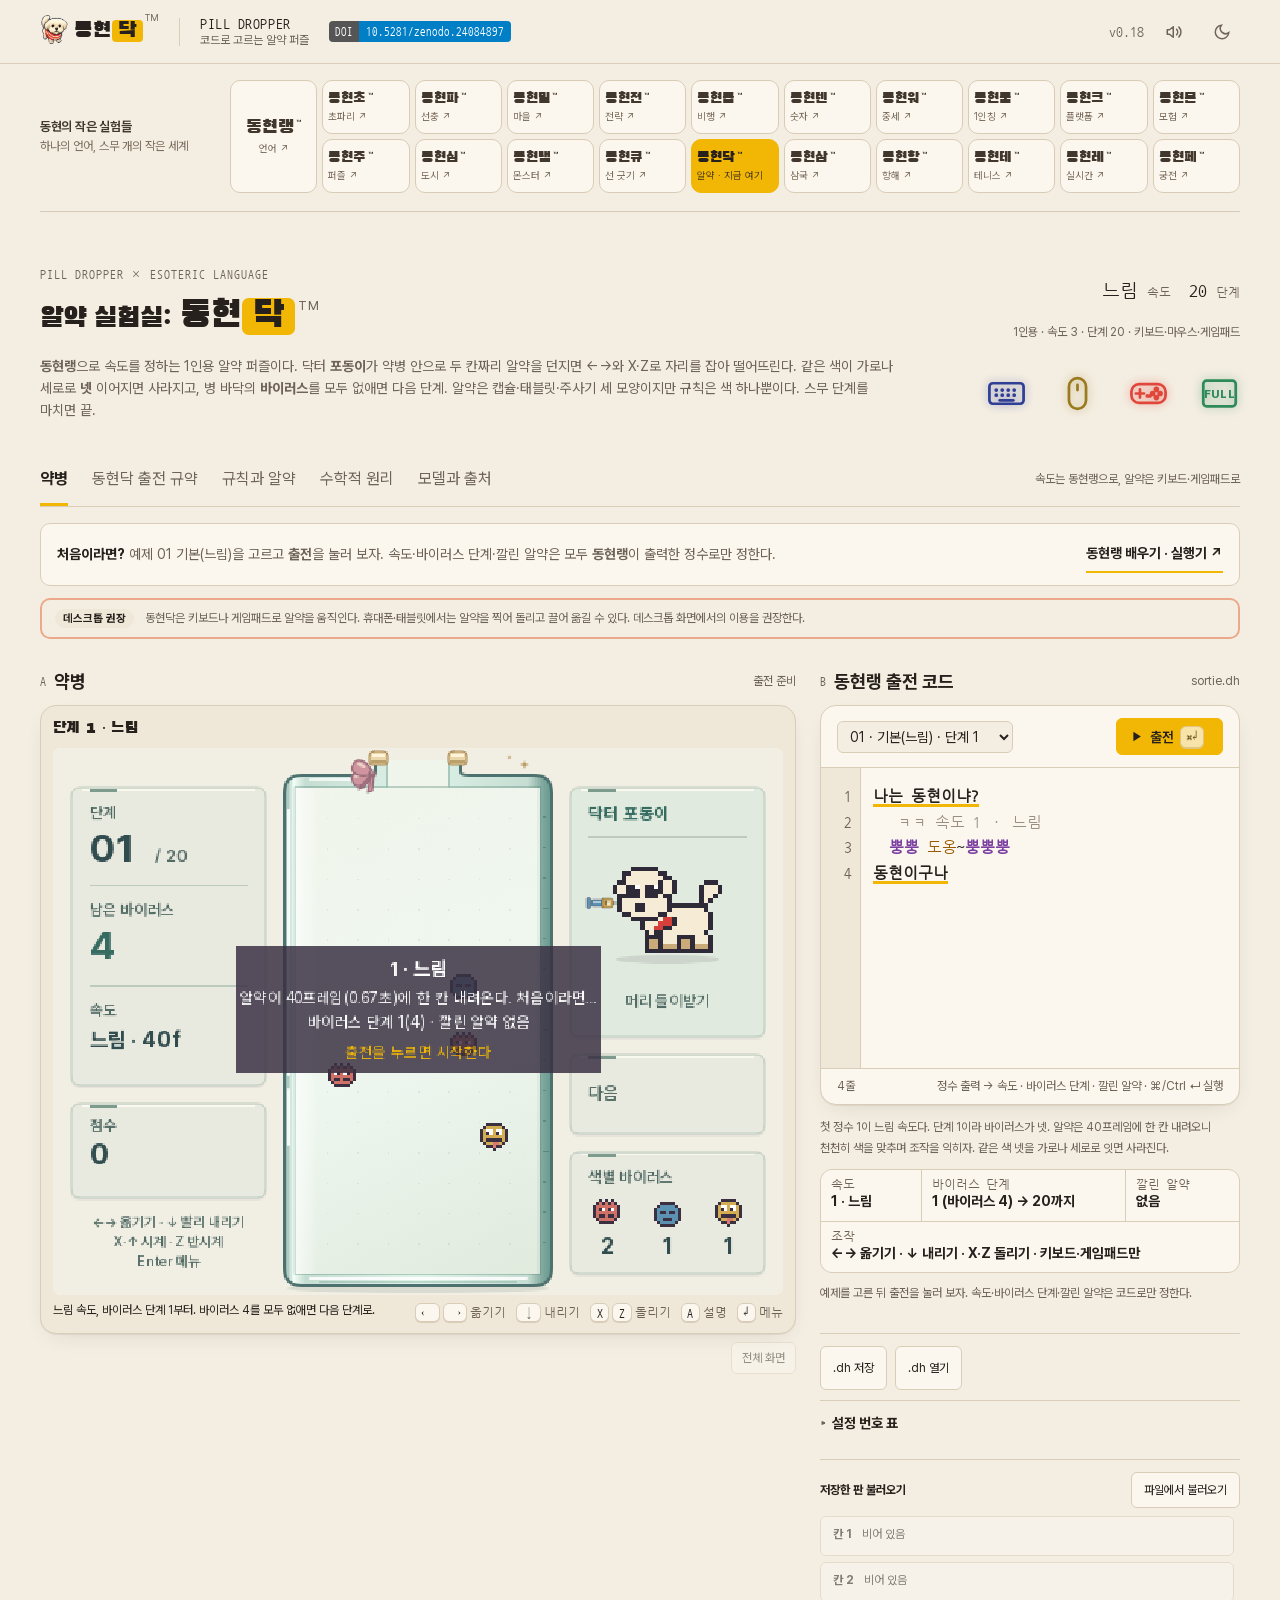
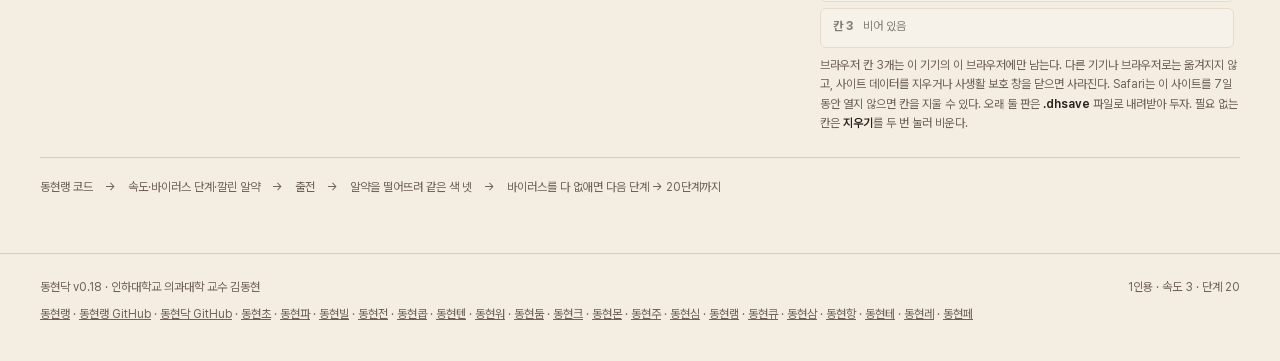
==== index.html @ 9adafb5f "시리즈 띠에 동현레·동현페를 더함(스물한 사이트) 데스크톱은 동현랭 두 줄 높이 + 10열×2줄, 휴대폰은 두 열. 바닥글 링크 끝에 동현레·동현페를 더함. 판 번호·기존 태그·게" ====
<!doctype html>
<html lang="ko" data-theme="light">
<head>
  <meta charset="utf-8"><meta name="viewport" content="width=device-width,initial-scale=1">
  <meta name="description" content="동현랭으로 속도와 바이러스 단계를 정하고 키보드·마우스(손가락)·게임패드로 알약을 떨어뜨려 바이러스를 없애는 1인용 알약 퍼즐이다.">
  <title>동현닥™ · 동현랭으로 정하는 알약 퍼즐</title>
  <link rel="icon" type="image/x-icon" sizes="16x16 32x32 48x48" href="./favicon.ico">
  <link rel="icon" type="image/png" sizes="32x32" href="./favicon.png">
  <link rel="apple-touch-icon" sizes="180x180" href="./apple-touch-icon.png">
  <style>@font-face{font-family:'Black Han Sans';src:url('[data-uri]') format('woff2');font-display:swap;font-weight:400}
@font-face{font-family:'Pretendard';src:url('[data-uri]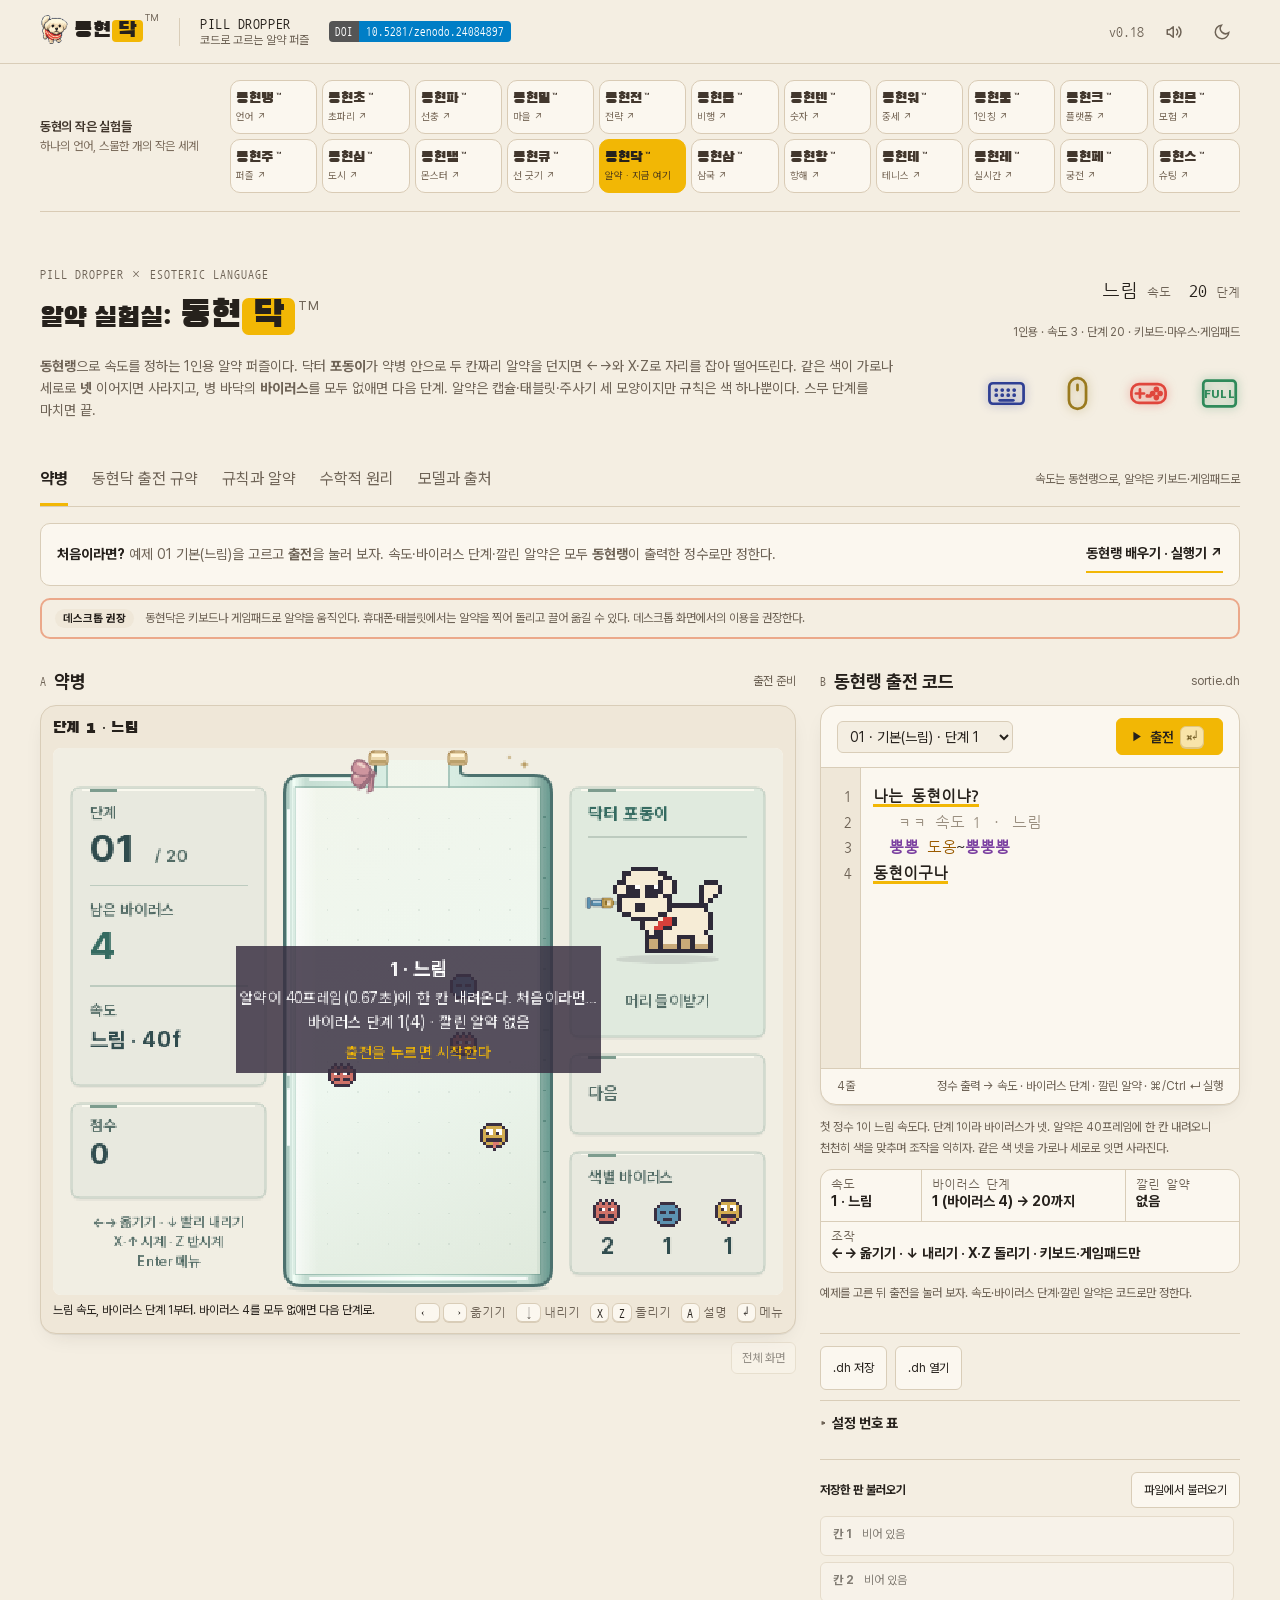
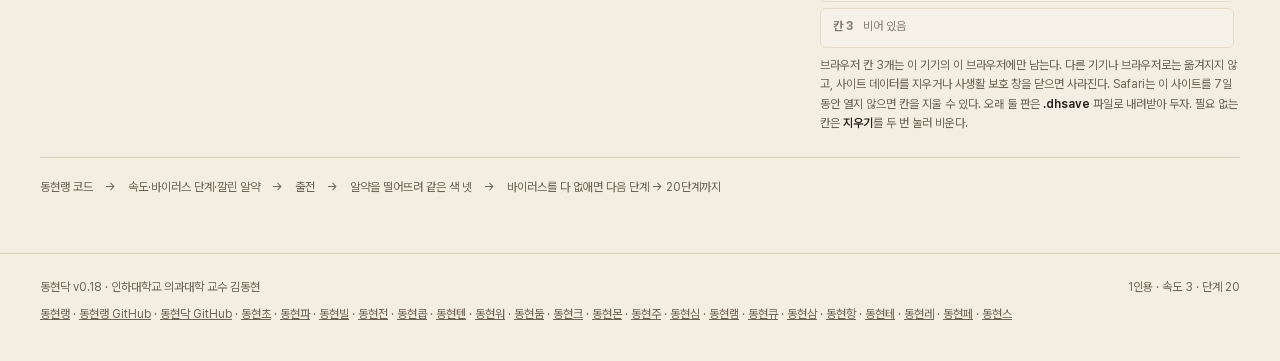
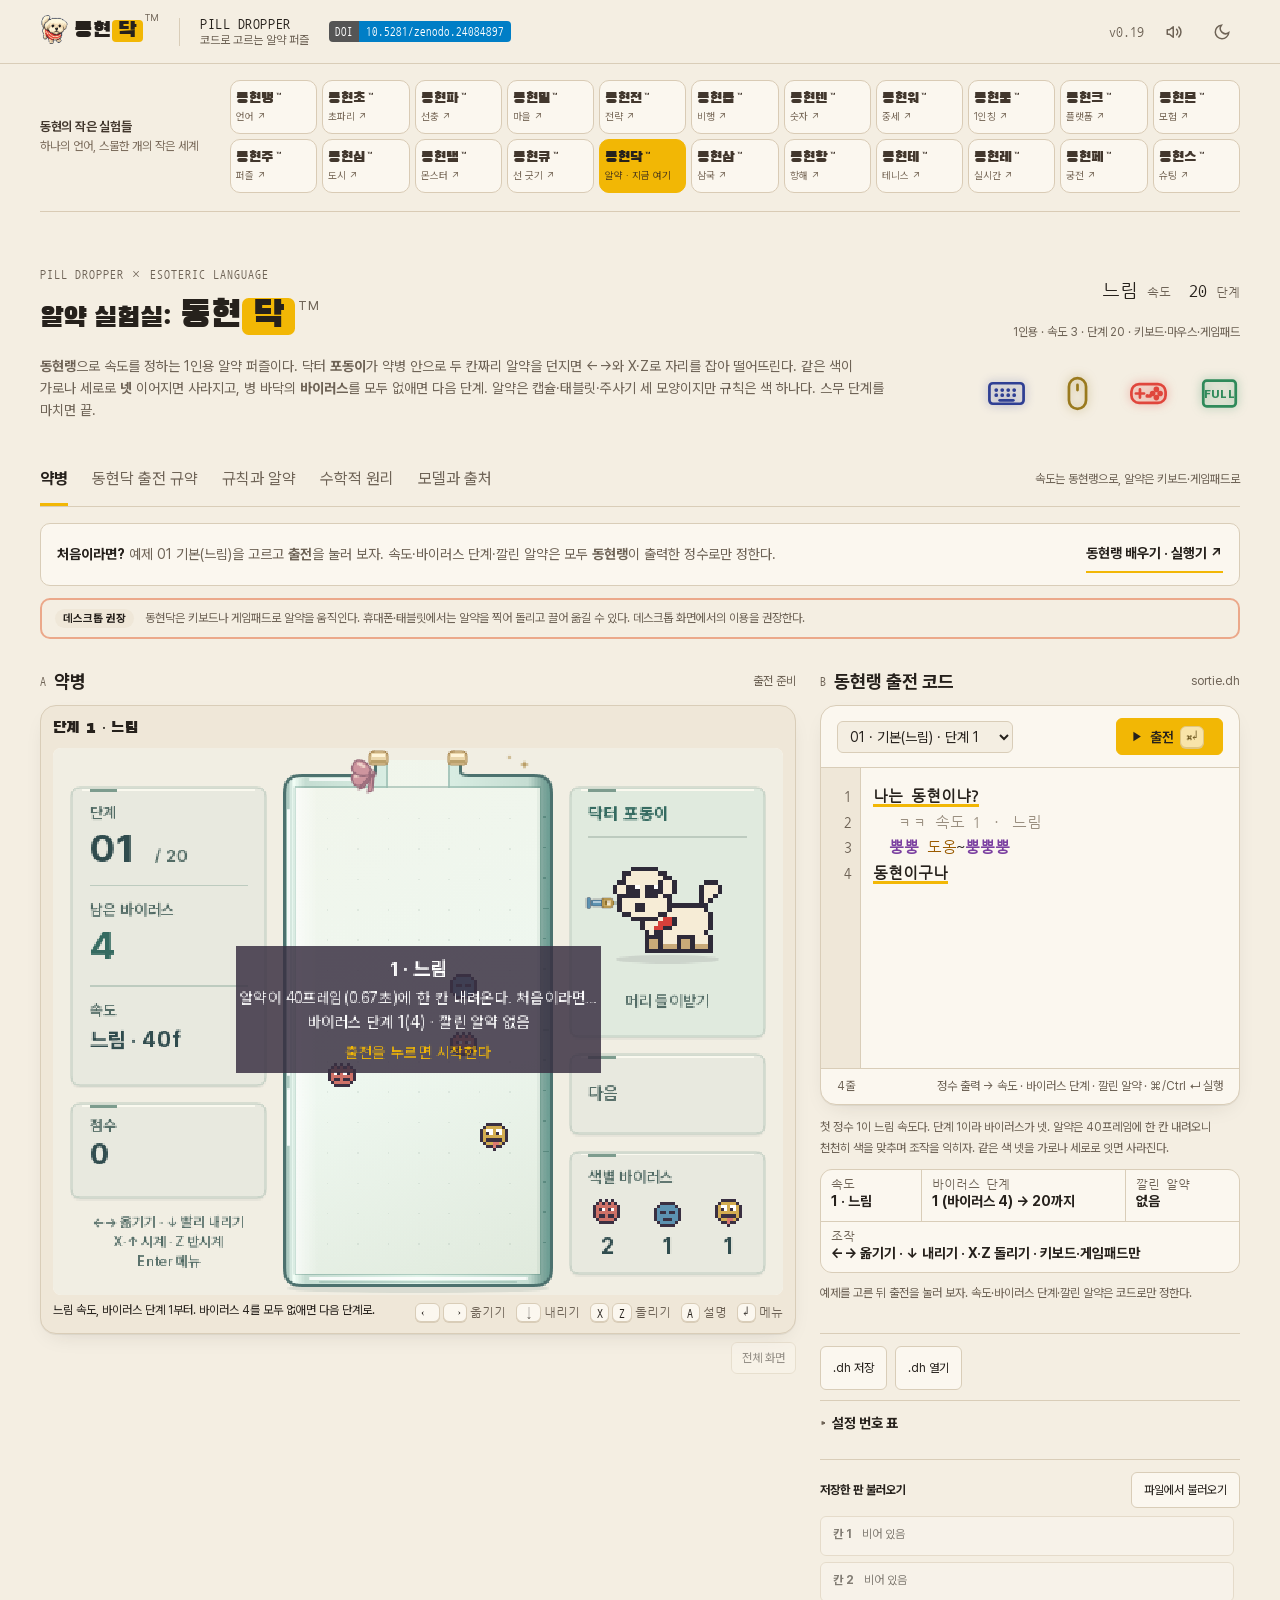
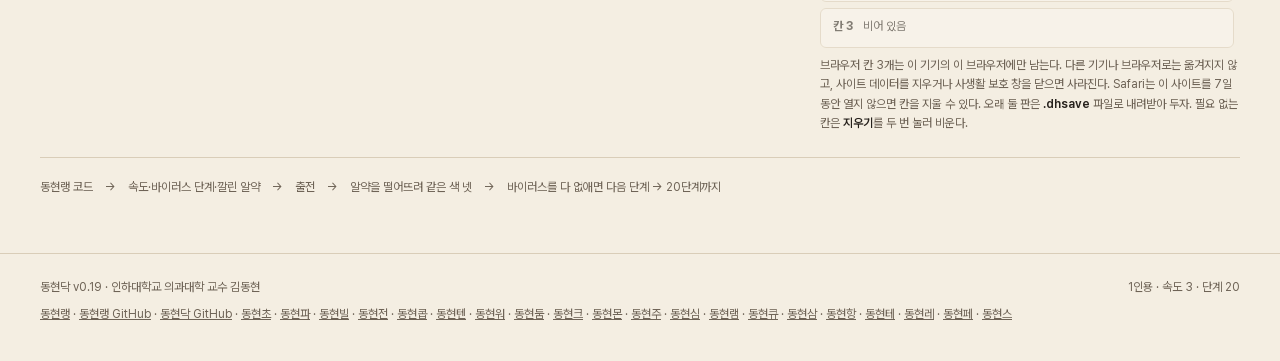
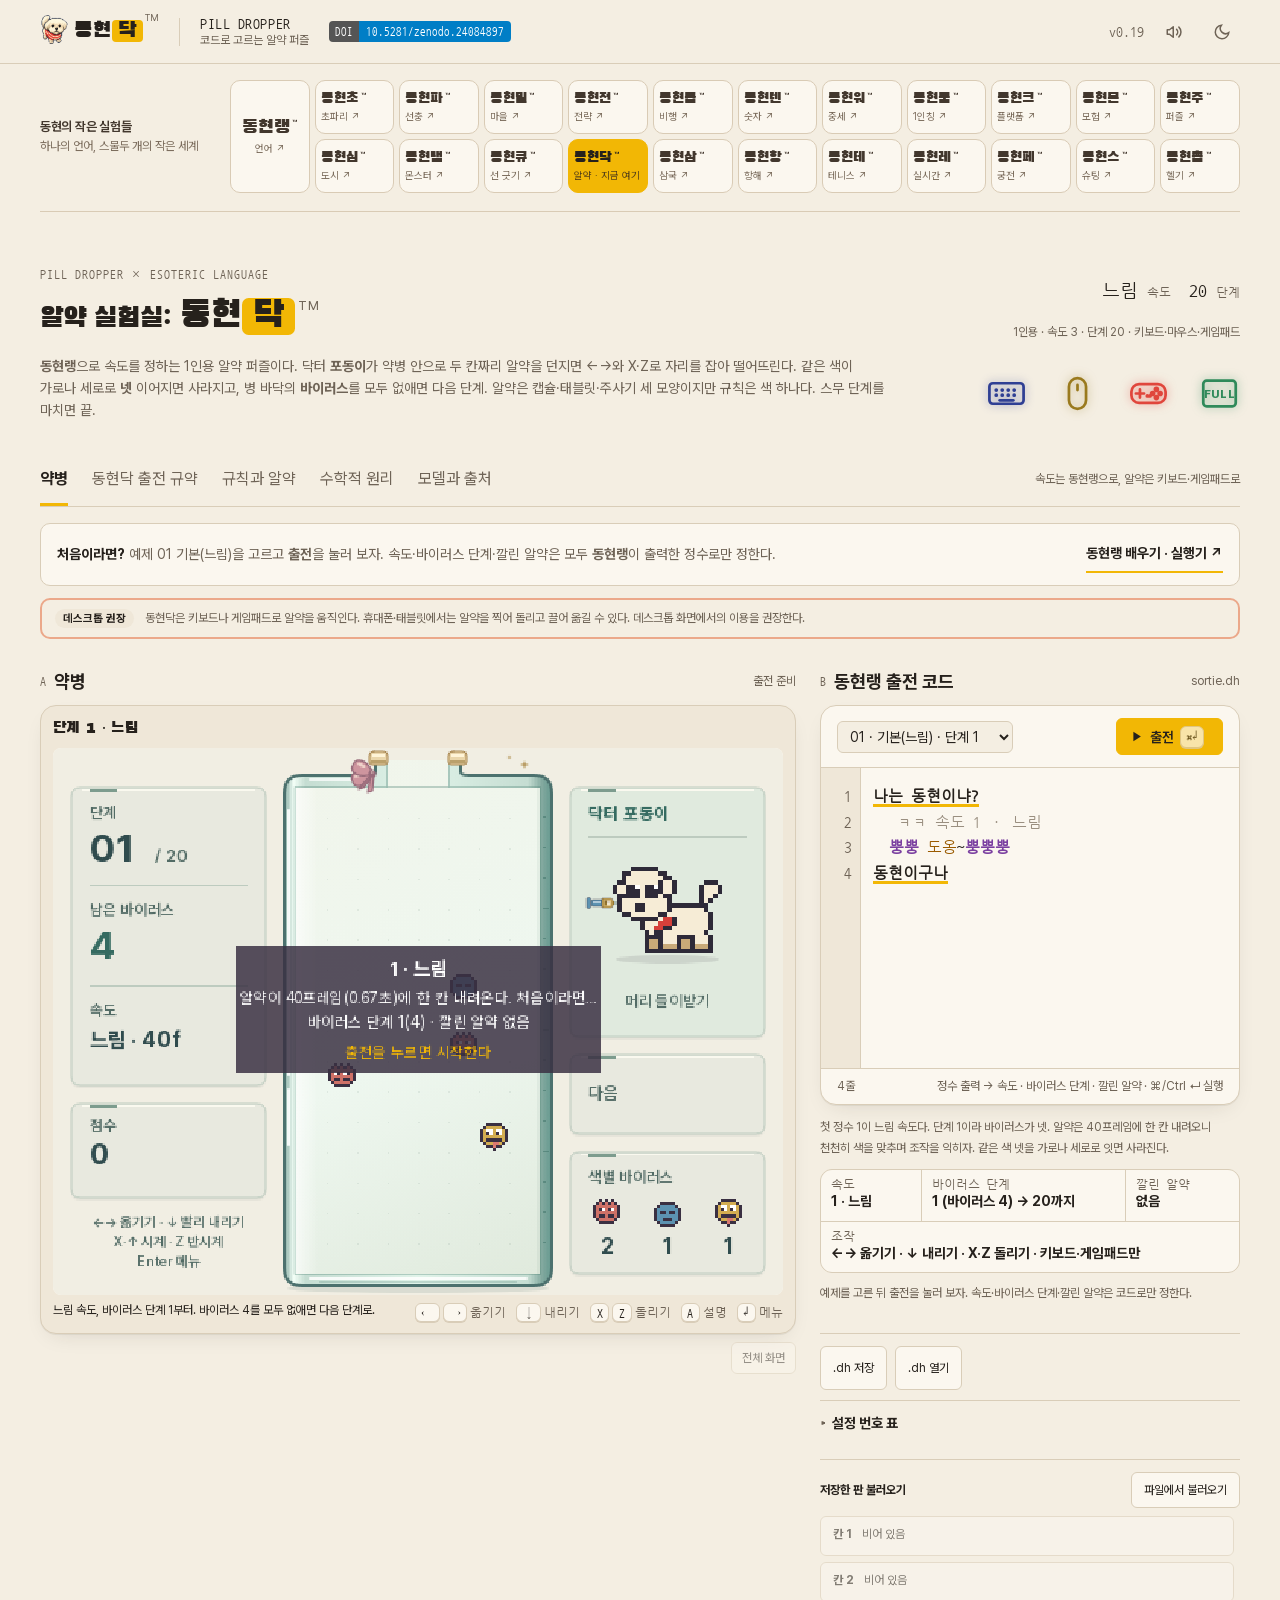
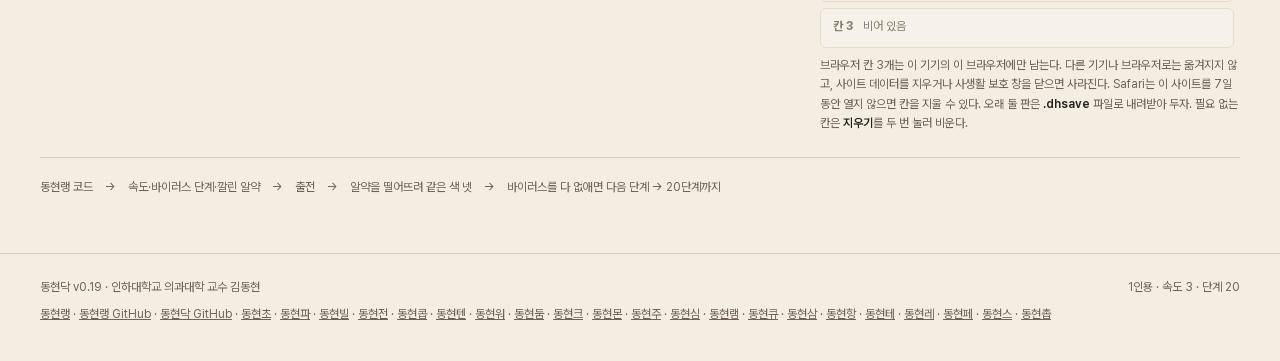
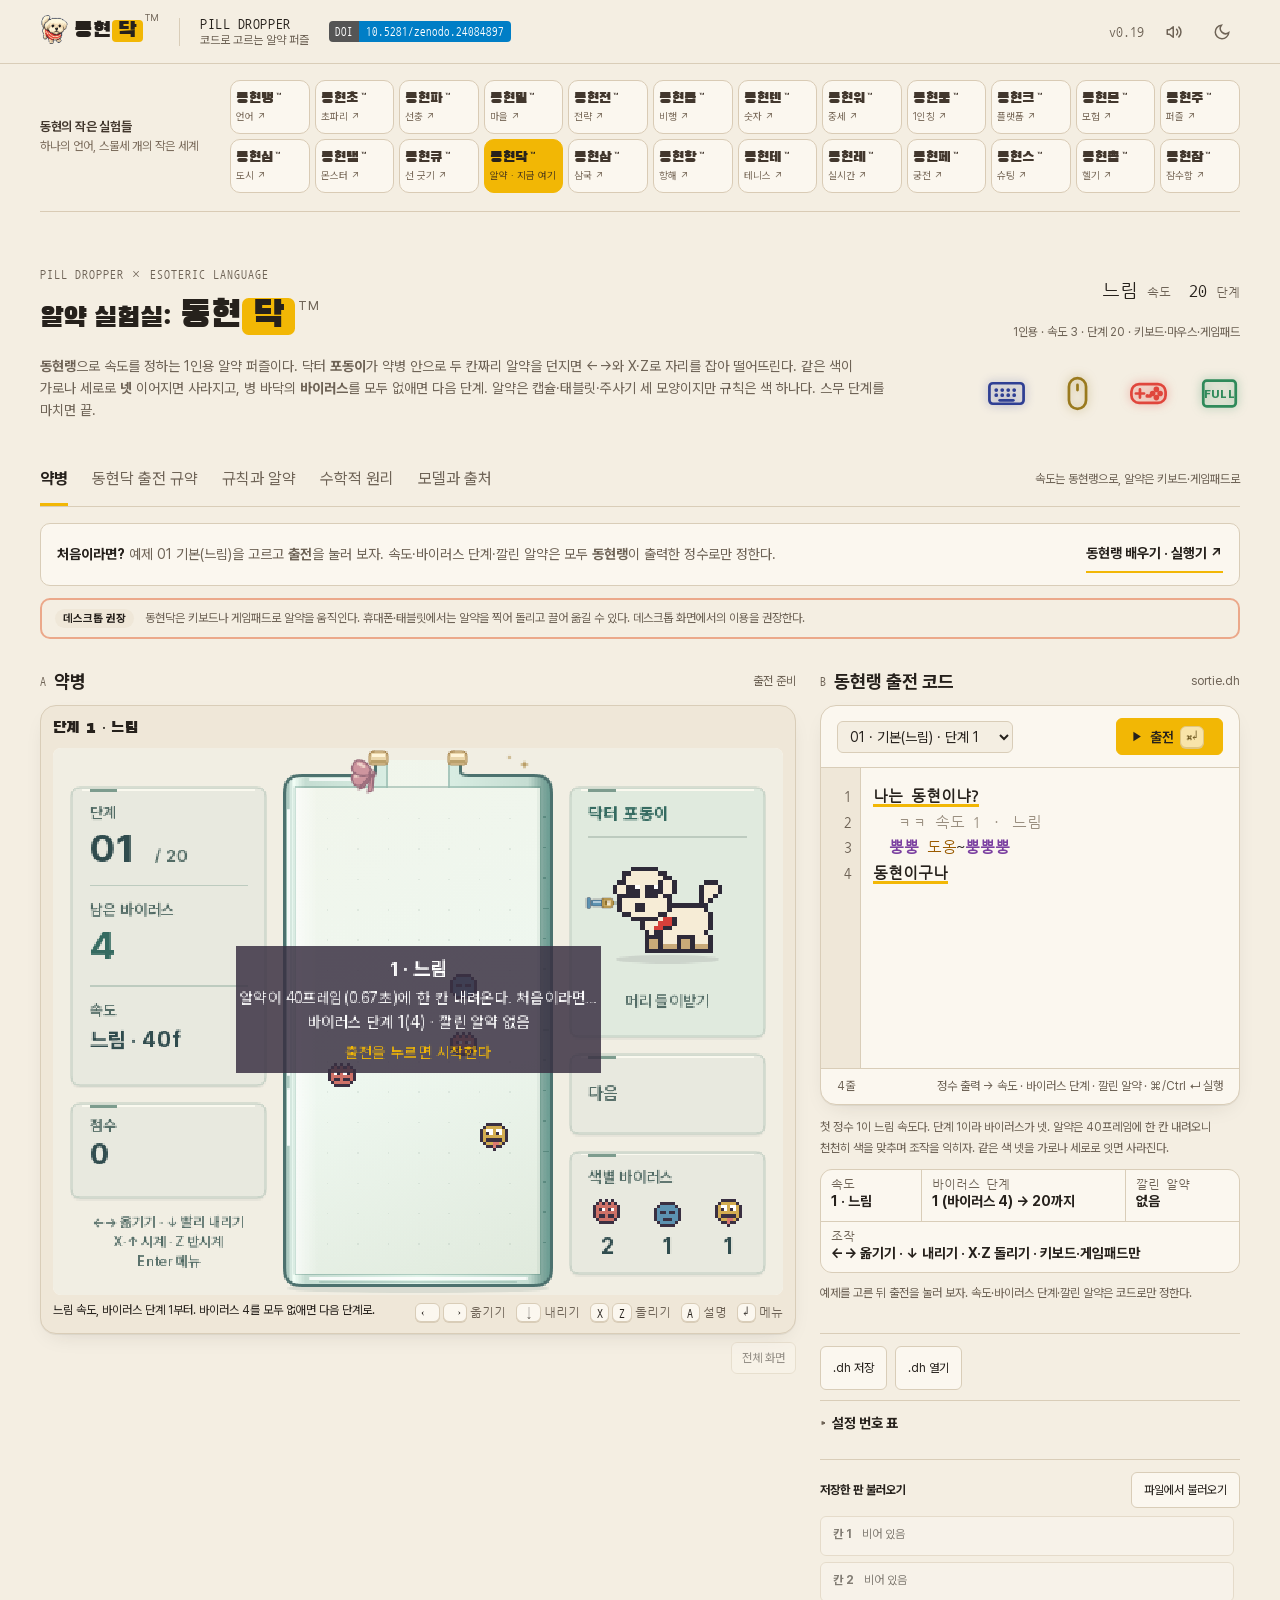
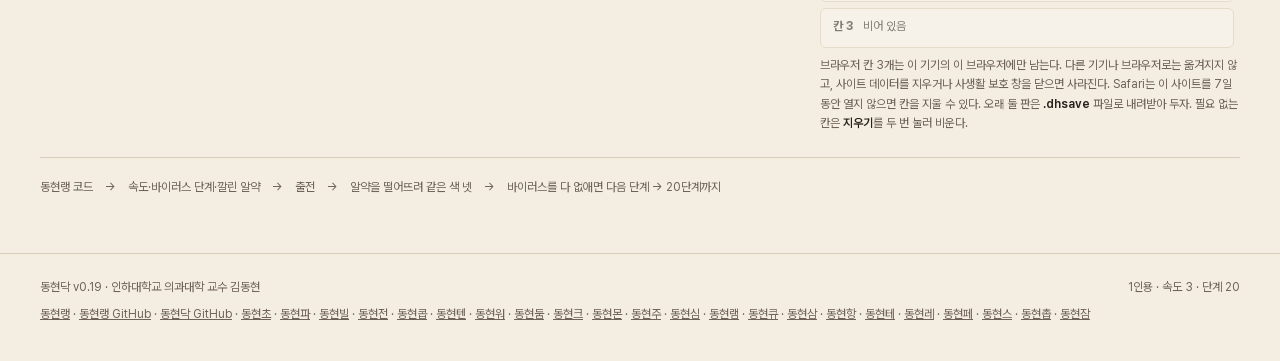
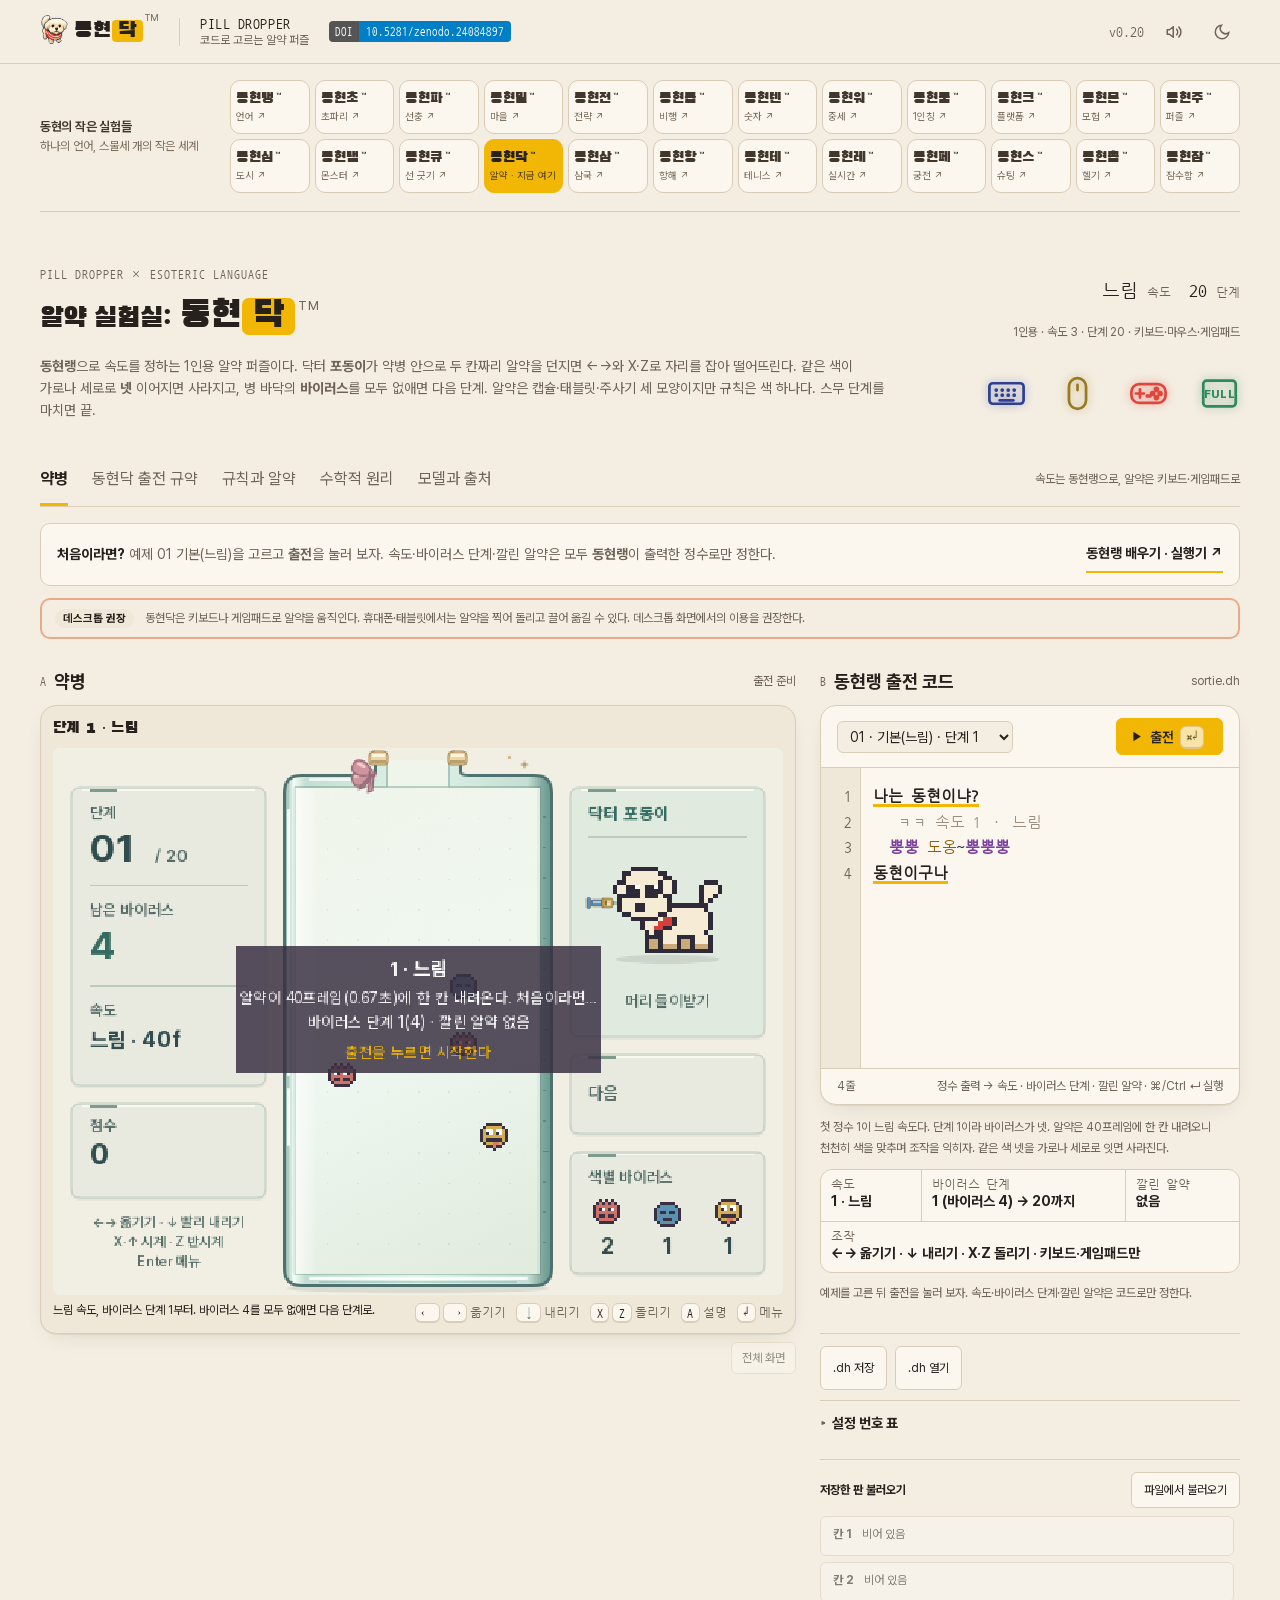
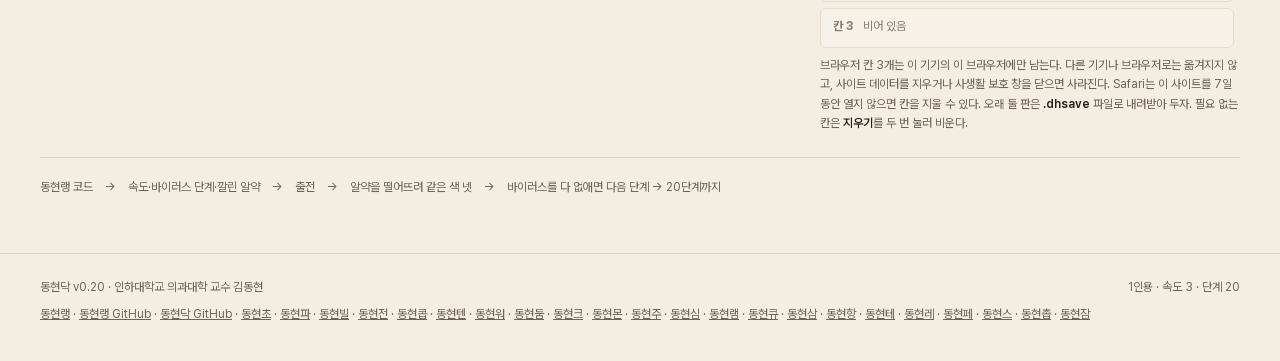
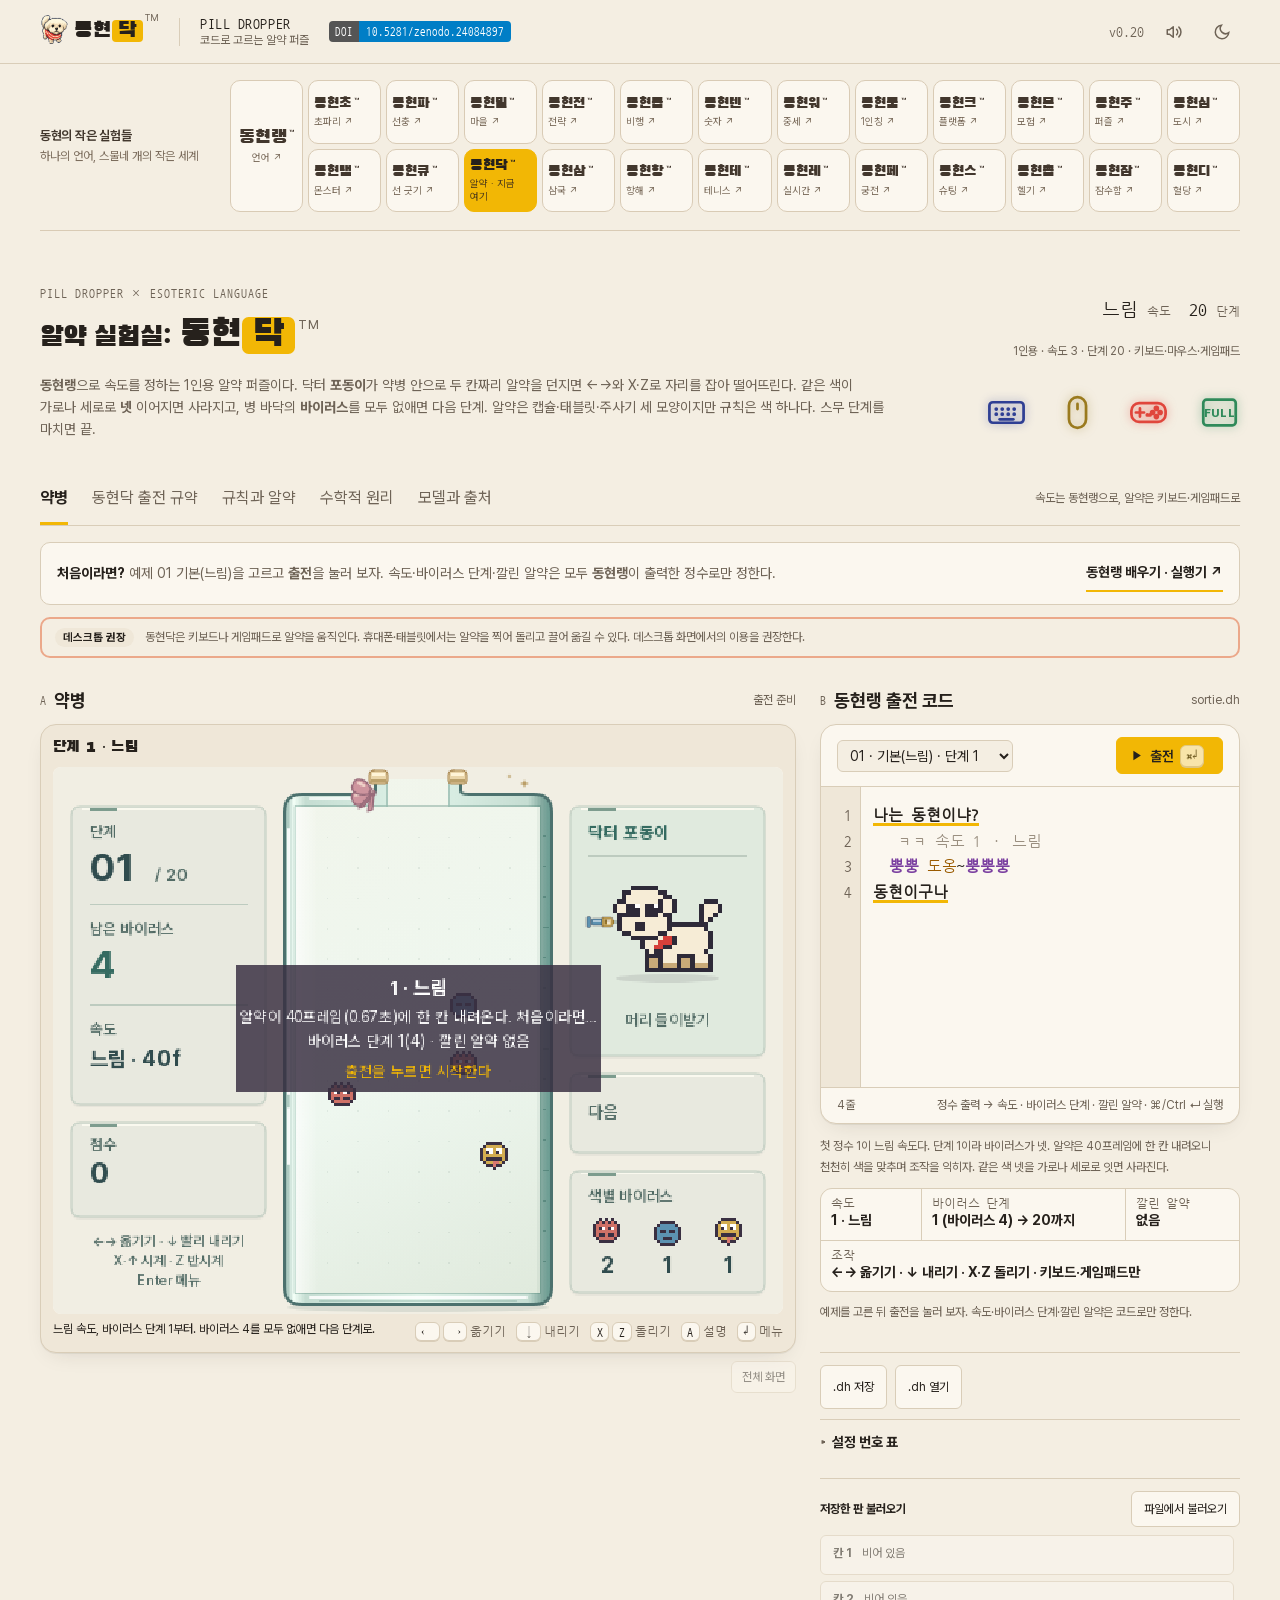
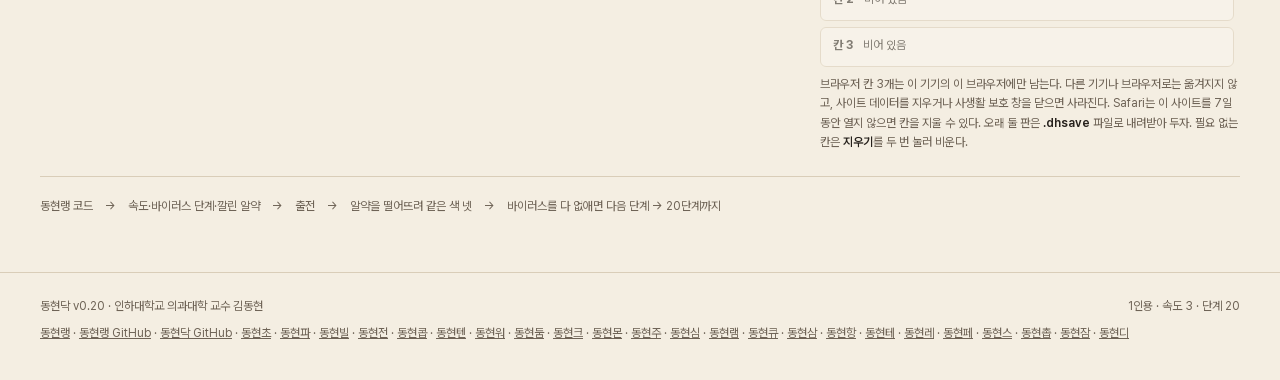
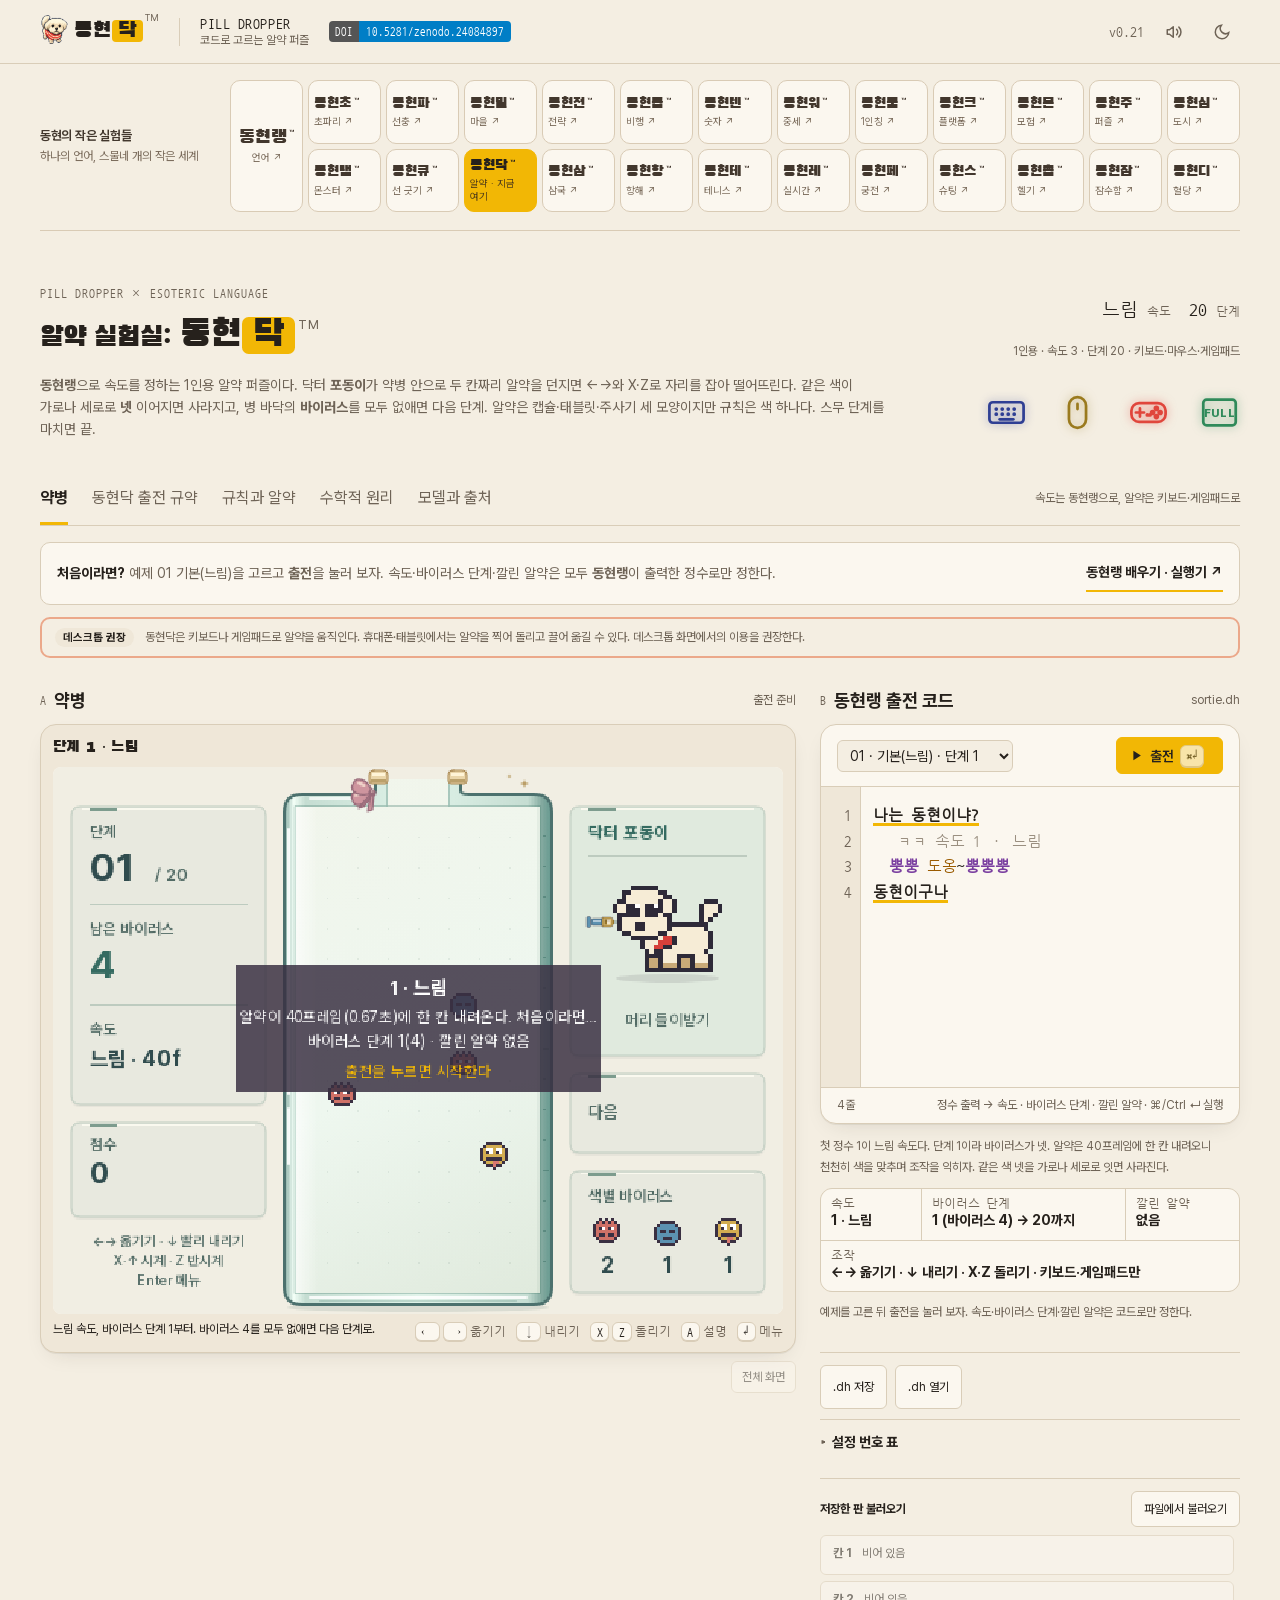
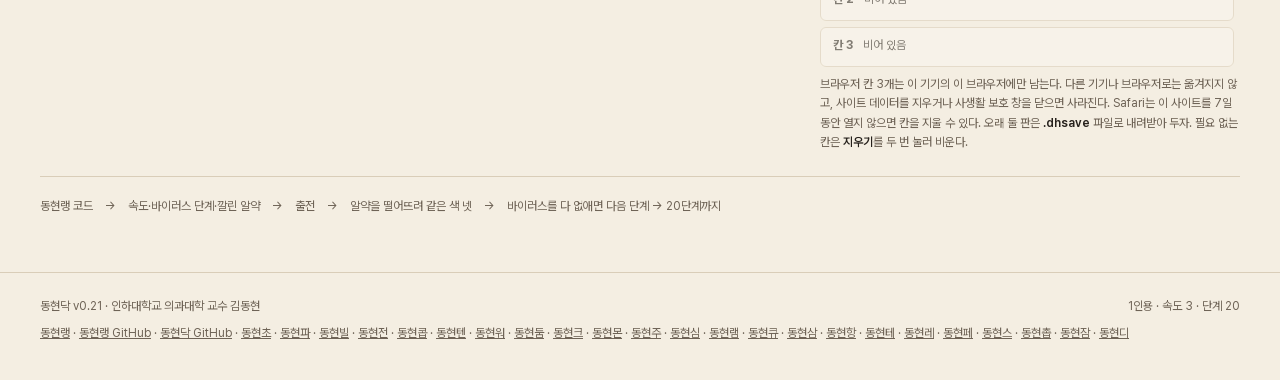
